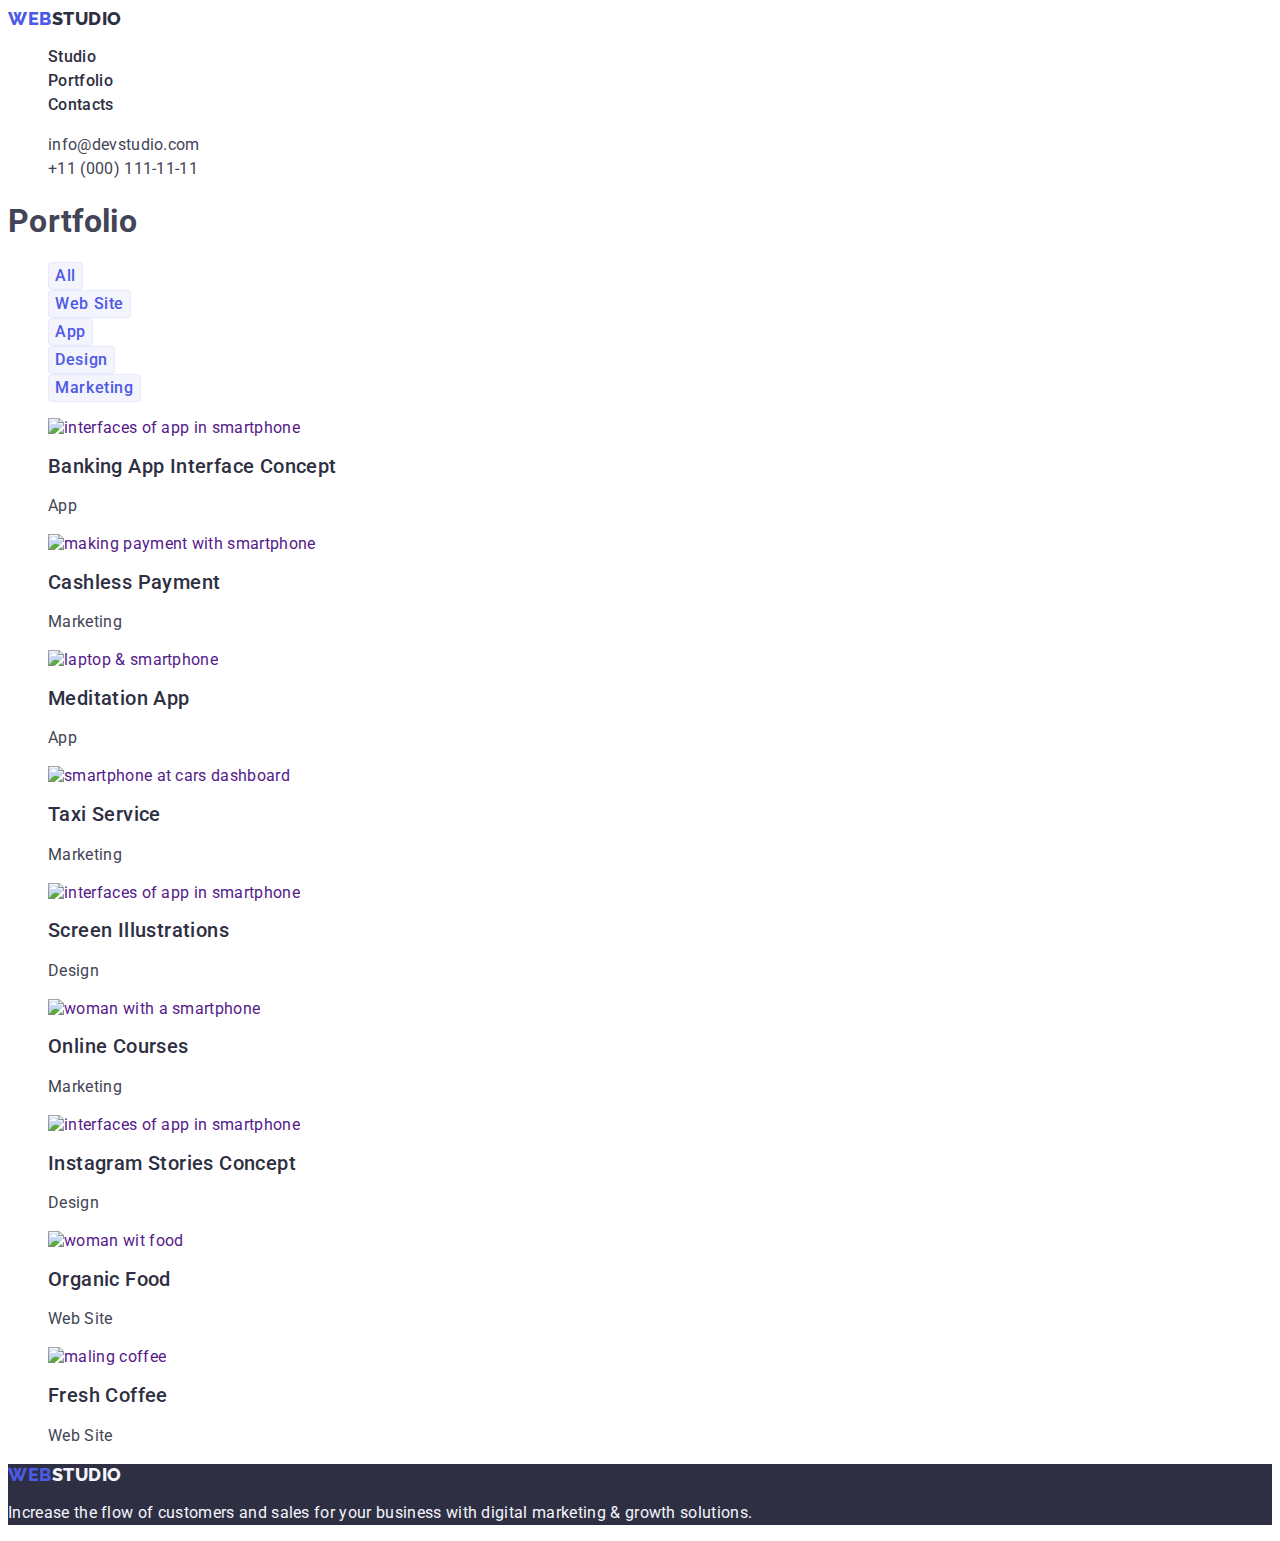
==== portfolio.html @ 0dc3f2b7 "pain" ====
<!DOCTYPE html>
<html lang="en">

<head>
    <meta charset="UTF-8">
    <meta name="viewport" content="width=device-width, initial-scale=1.0">
    <title>Document</title>
    <link rel="stylesheet" href="./css/styles.css" />
    <link rel="preconnect" href="https://fonts.googleapis.com">
    <link rel="preconnect" href="https://fonts.gstatic.com" crossorigin>
    <link
        href="https://fonts.googleapis.com/css2?family=Raleway:wght@800&family=Roboto:wght@400;500;700;900&display=swap"
        rel="stylesheet">
</head>

<body>
    <header>
        <nav class="navigation">
            <a class="link logo" href="./index.html">Web<span class="logo-black">Studio</span></a>
            <ul class="list navigation-list">
                <li class="navigation-list-item"><a class="link navigation-list-link" href="./index.html">Studio</a></li>
                <li class="navigation-list-item"><a class="link navigation-list-link" href="./portfolio.html">Portfolio</a></li>
                <li class="navigation-list-item"><a class="link navigation-list-link" href="">Contacts</a></li>
            </ul>
        </nav>
        <address class="adress">
           <ul class="list adress-list">
                <li class="adress-list-item"><a class="link adress-list-link" href="mailto:info@devstudio.com">info@devstudio.com</a></li>
                <li class="adress-list-item"><a class="link adress-list-link" href="tel:+110001111111">+11 (000) 111-11-11</a></li>
           </ul>
        </address>
    </header>
    <main>
        <section class="portfolio">
            <h1 class="visually-hidden">Portfolio</h1>
            <ul class="list portfolio-filter">
                <li class="link portfolio-filter-button"><button type="button" class="button" >All</button></li>
                <li class="link portfolio-filter-button"><button type="button" class="button" >Web Site</button></li>
                <li class="link portfolio-filter-button"><button type="button" class="button" >App</button></li>
                <li class="link portfolio-filter-button"><button type="button" class="button" >Design</button></li>
                <li class="link portfolio-filter-button"><button type="button" class="button" >Marketing</button></li>
            </ul>
            <ul class="list">
                <li class="link">
                    <a class="link" href="">
                        <img class="portfolio-list-image" src="./images/project-1.jpg" alt="interfaces of app in smartphone" width="360"/>
                        <h2 class="list-title portfolio-list-title">Banking App Interface Concept</h2>
                        <p class="regular-text portfolio-list-text">App</p>
                    </a>
                </li>
                <li class="link">
                    <a class="link" href="">
                        <img class="portfolio-list-image" src="./images/project-2.jpg" alt="making payment with smartphone" width="360"/>
                        <h2 class="list-title portfolio-list-title">Cashless Payment</h2>
                        <p class="regular-text portfolio-list-text">Marketing</p>
                    </a>
                </li>
                <li class="link">
                    <a class="link" href="">
                        <img class="portfolio-list-image" src="./images/project-3.jpg" alt="laptop & smartphone" width="360"/>
                        <h2 class="list-title portfolio-list-title">Meditation App</h2>
                        <p class="regular-text portfolio-list-text">App</p>
                    </a>
                </li>
                <li class="link">
                    <a class="link" href="">
                        <img class="portfolio-list-image" src="./images/project-4.jpg" alt="smartphone at cars dashboard" width="360"/>
                        <h2 class="list-title portfolio-list-title">Taxi Service</h2>
                        <p class="regular-text portfolio-list-text">Marketing</p>
                    </a>
                </li>
                <li class="link">
                    <a class="link" href="">
                        <img class="portfolio-list-image" src="./images/project-5.jpg" alt="interfaces of app in smartphone" width="360"/>
                        <h2 class="list-title portfolio-list-title">Screen Illustrations</h2>
                        <p class="regular-text portfolio-list-text">Design</p>
                    </a>
                </li>
                <li class="link">
                    <a class="link" href="">
                        <img class="portfolio-list-image" src="./images/project-6.jpg" alt="woman with a smartphone" width="360"/>
                        <h2 class="list-title portfolio-list-title">Online Courses</h2>
                        <p class="regular-text portfolio-list-text">Marketing</p>
                    </a>
                </li>
                <li class="link">
                    <a class="link" href="">
                        <img class="portfolio-list-image" src="./images/project-7.jpg" alt="interfaces of app in smartphone" width="360"/>
                        <h2 class="list-title portfolio-list-title">Instagram Stories Concept</h2>
                        <p class="regular-text portfolio-list-text">Design</p>
                    </a>
                </li>
                <li class="link">
                    <a class="link" href="">
                        <img class="portfolio-list-image" src="./images/project-8.jpg" alt="woman wit food" width="360"/>
                        <h2 class="list-title portfolio-list-title">Organic Food</h2>
                        <p class="regular-text portfolio-list-text">Web Site</p>
                    </a>
                </li>
                <li class="link">
                    <a class="link" href="">
                        <img class="portfolio-list-image" src="./images/project-9.jpg" alt="maling coffee" width="360"/>
                        <h2 class="list-title portfolio-list-title">Fresh Coffee</h2>
                        <p class="regular-text portfolio-list-text">Web Site</p>
                    </a>
                </li>
            </ul>
        </section>
    </main>
    <footer class="footer">
        <a class="link logo" href="./index.html">Web<span class="logo-white">Studio</span></a>
        <p class="footer-text">Increase the flow of customers and sales for your business with digital marketing & growth
            solutions.</p>
    </footer>
        </body>
        
        </html>
---- css/styles.css ----
:root {
  --primary-font: Roboto, sans-serif;
  --secondary-font: Raleway, sans-serif;

  --primary-brand-color: #4d5ae5;
  --pressed-state-color: #404bbf;
  --dark-color: #2e2f42;
  --success-color: #31d0aa;
  --text-color: #434455;
  --subtle-text-color: #8e8f99;
  --accent-color: #e7e9fc;
  --light-color: #f4f4fd;
  --modal-overlay-color: #2e2f42;
  --hero-background-color: #2e2f42;
  --white-background-color: #ffffff;
  --modal-background-color: #fcfcfc;
}
body {
  font-family: var(--primary-font);
  color: var(--text-color);
  background-color: var(--white-background-color);
  font-style: normal;
  letter-spacing: 0.02em;
}
.section-title {
  color: var(--dark-color);
  font-size: 36px;
  font-weight: 700;
  line-height: 1.11;
  text-transform: capitalize;
}
.list-title {
  color: var(--dark-color);
  font-size: 20px;
  font-weight: 500;
  line-height: 1.2;
}
.regular-text {
  color: var(--dark-color);
  font-size: 16px;
  line-height: 1.5;
}
.logo {
  color: var(--primary-brand-color);
  font-family: var(--secondary-font);
  font-size: 18px;
  font-weight: 800;
  line-height: 1.17;
  letter-spacing: 0.03em;
  text-transform: uppercase;
  text-decoration: none;
}
.logo-black {
  color: var(--dark-color);
}

.list {
  list-style-type: none;
  list-style: none;
  text-decoration: none;
}
.link {
  text-decoration: none;
  list-style-type: none;
}
.navigation-list-link {
  color: var(--dark-color);
  font-size: 16px;
  font-weight: 500;
  line-height: 1.5;
  text-decoration: none;
}
.adress {
  font-style: normal;
}
.adress-list-link {
  color: var(--text-color);
  font-size: 16px;
  line-height: 1.5;
  text-decoration: none;
}
.hero {
  background-color: var(--hero-background-color);
}
.hero-title {
  color: var(--white-background-color);
  text-align: center;
  font-size: 56px;
  font-weight: 700;
  line-height: 1.07;
  letter-spacing: 0.02em;
}
.hero-button {
  font-family: "Roboto", sans-serif;
  color: var(--white-background-color);
  background-color: var(--primary-brand-color);
  text-align: center;
  font-size: 16px;
  font-weight: 500;
  line-height: 1.5;
  letter-spacing: 0.04em;
  cursor: pointer;
}
.visually-hidden {
}
.advantages-list {
}
.advantage-list-item {
}
.advantage-list-title {
  letter-spacing: 0.02em;
}
.advantage-list-text {
  color: var(--text-color);
}
.activity {
}
.activity-title {
  text-align: center;
}
.activity-list {
}
.activity-list-item {
}
.activity-list-image {
}
.team {
  background-color: var(--light-color);
}
.team-title {
  text-align: center;
  letter-spacing: 0.02em;
}
.team-list {
}
.team-list-item {
}
.team-list-image {
}
.team-list-title {
  letter-spacing: 0.02em;
}
.team-list-text {
  color: var(--text-color);
}
.footer {
  background-color: var(--dark-color);
}
.logo-white {
  color: var(--light-color);
}
.footer-text {
  color: var(--light-color);
  font-size: 16px;
  line-height: 1.5;
}
.portfolio {
}
.portfolio-filter {
}
.portfolio-filter-button {
}
.button {
  font-family: "Roboto", sans-serif;
  color: var(--primary-brand-color);
  background-color: var(--light-color);
  border-radius: 4px;
  border: 1px solid var(--accent-color);
  text-align: center;
  font-size: 16px;
  font-weight: 500;
  line-height: 1.5;
  letter-spacing: 0.04em;
  cursor: pointer;
}
.button:hover,
.button:focus,
.hero-button:hover,
.hero-button:focus {
  color: var(--white-background-color);
  background-color: var(--pressed-state-color);
}
.navigation-list-link:hover,
.navigation-list-link:focus,
.adress-list-link:hover,
.adress-list-link:focus {
  color: var(--pressed-state-color);
}

.portfolio-list {
}
.portfolio-list-item {
}
.portfolio-list-image {
}
.portfolio-list-title {
  color: var(--dark-color);
  font-family: Roboto;
  font-size: 20px;
  font-style: normal;
  font-weight: 500;
  line-height: 1.2;
  letter-spacing: 0.02em;
}
.portfolio-list-text {
  color: var(--text-color);
  font-size: 16px;
  font-style: normal;
  font-weight: 400;
  line-height: 1.5;
  letter-spacing: 0.02em;
}
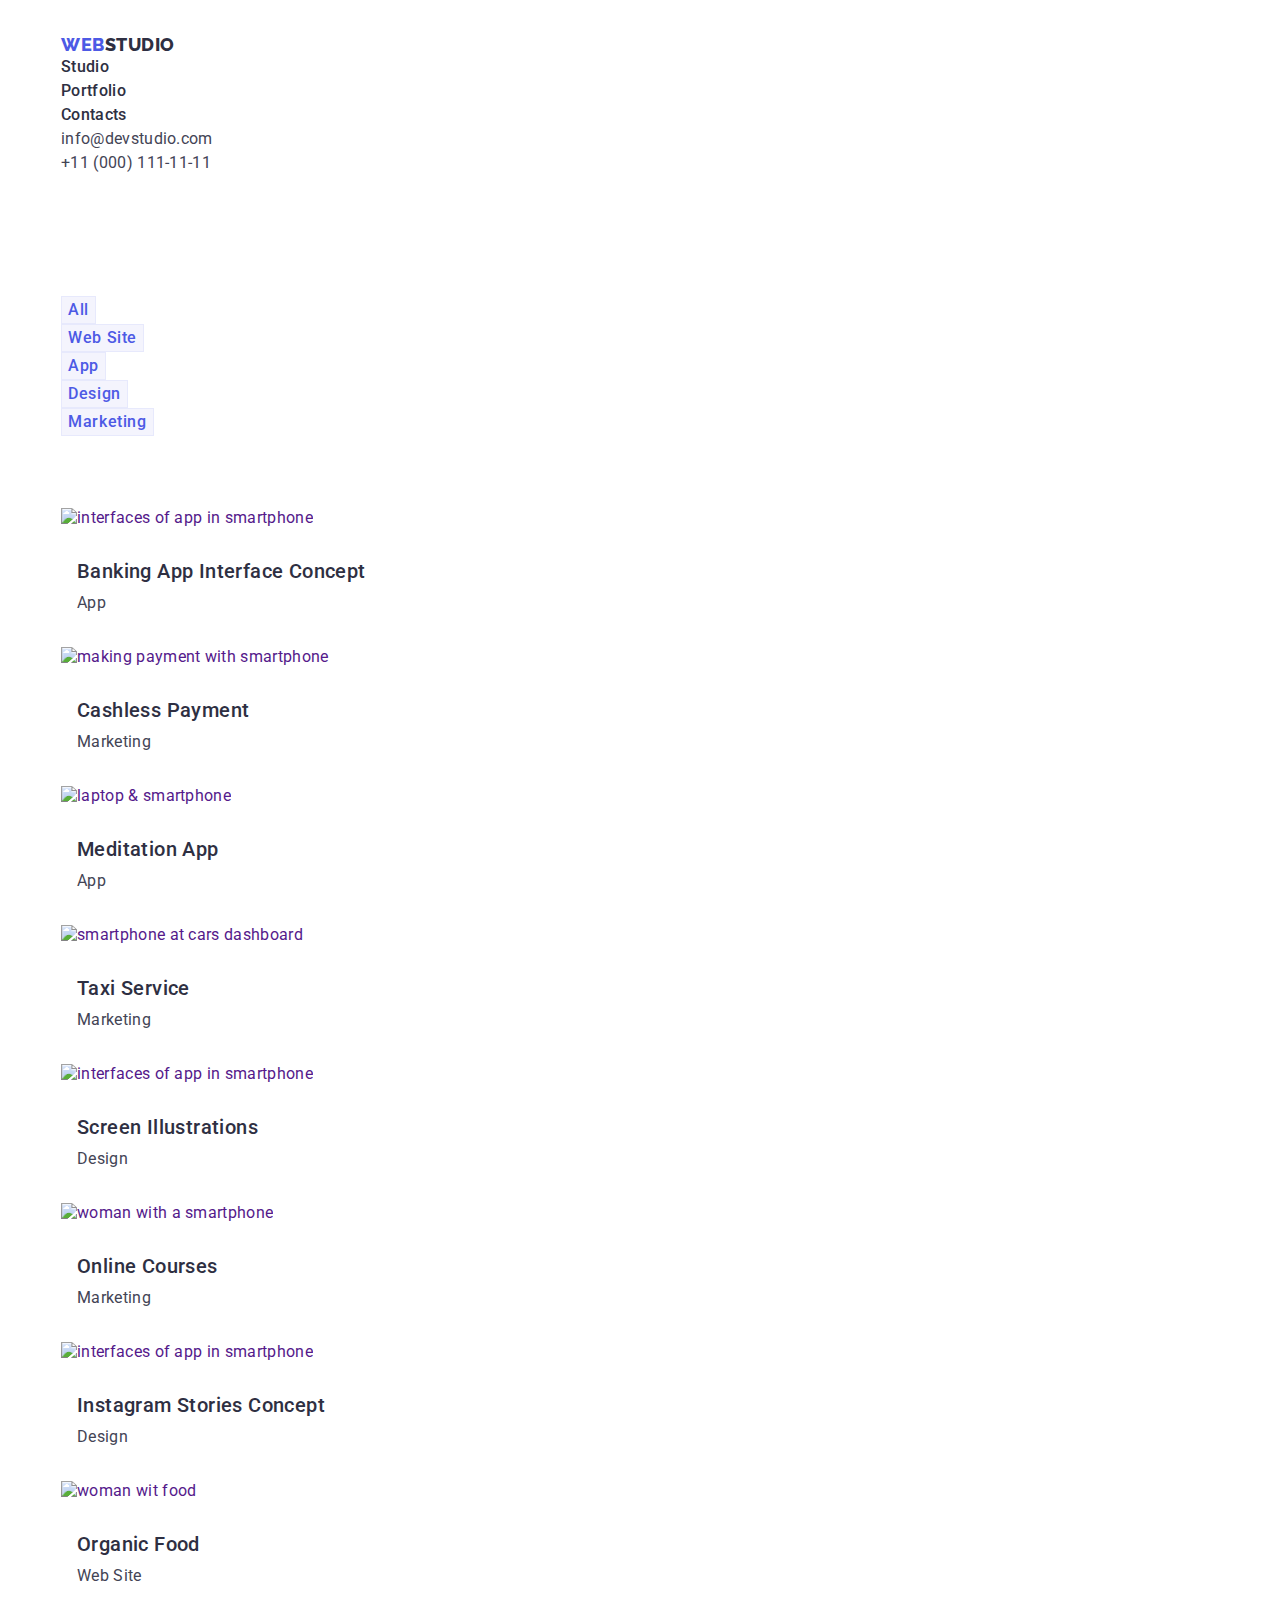
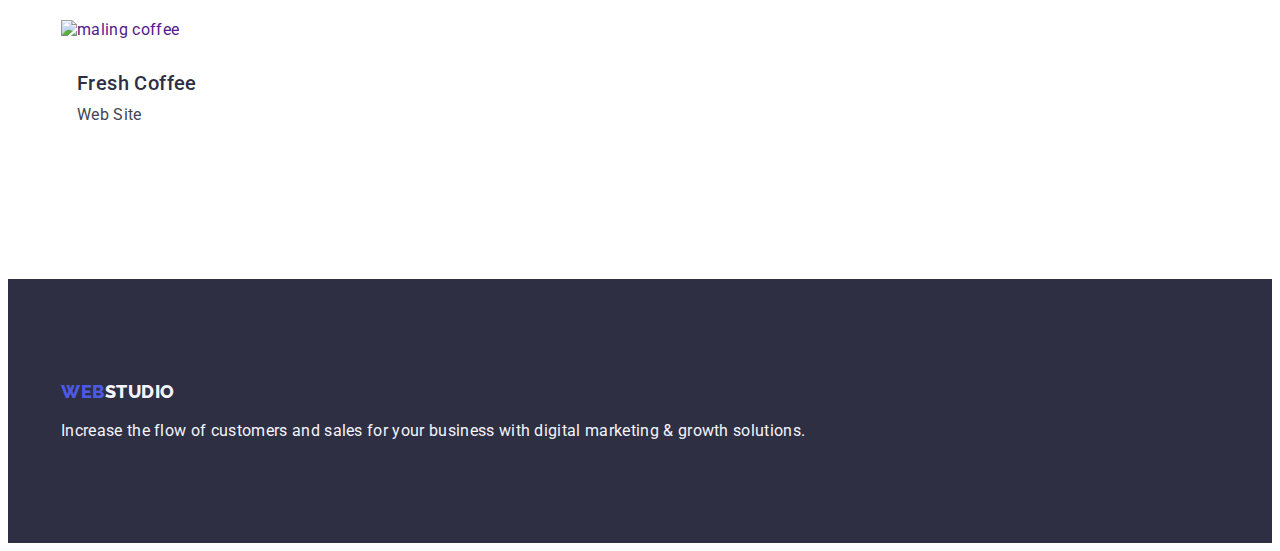
==== commit ec07a673: "pad & marg" ====
--- a/portfolio.html
+++ b/portfolio.html
@@ -11,106 +11,139 @@
     <link
         href="https://fonts.googleapis.com/css2?family=Raleway:wght@800&family=Roboto:wght@400;500;700;900&display=swap"
         rel="stylesheet">
+    <link rel="stylesheet" href="https://cdnjs.cloudflare.com/ajax/libs/modern-normalize/2.0.0/modern-normalize.min.css"
+        integrity="sha512-4xo8blKMVCiXpTaLzQSLSw3KFOVPWhm/TRtuPVc4WG6kUgjH6J03IBuG7JZPkcWMxJ5huwaBpOpnwYElP/m6wg=="
+        crossorigin="anonymous" referrerpolicy="no-referrer" />
 </head>
 
 <body>
     <header>
-        <nav class="navigation">
-            <a class="link logo" href="./index.html">Web<span class="logo-black">Studio</span></a>
-            <ul class="list navigation-list">
-                <li class="navigation-list-item"><a class="link navigation-list-link" href="./index.html">Studio</a></li>
-                <li class="navigation-list-item"><a class="link navigation-list-link" href="./portfolio.html">Portfolio</a></li>
-                <li class="navigation-list-item"><a class="link navigation-list-link" href="">Contacts</a></li>
-            </ul>
-        </nav>
-        <address class="adress">
-           <ul class="list adress-list">
-                <li class="adress-list-item"><a class="link adress-list-link" href="mailto:info@devstudio.com">info@devstudio.com</a></li>
-                <li class="adress-list-item"><a class="link adress-list-link" href="tel:+110001111111">+11 (000) 111-11-11</a></li>
-           </ul>
-        </address>
+        <div class="container">
+            <div class="header">
+                <nav class="navigation">
+                    <a class="link logo" href="./index.html">Web<span class="logo-black">Studio</span></a>
+                    <ul class="list navigation-list">
+                        <li class="navigation-list-item"><a class="link navigation-list-link" href="./index.html">Studio</a>
+                        </li>
+                        <li class="navigation-list-item"><a class="link navigation-list-link"
+                                href="./portfolio.html">Portfolio</a></li>
+                        <li class="navigation-list-item"><a class="link navigation-list-link" href="">Contacts</a></li>
+                    </ul>
+                </nav>
+                <address class="adress">
+                    <ul class="list adress-list">
+                        <li class="adress-list-item"><a class="link adress-list-link"
+                                href="mailto:info@devstudio.com">info@devstudio.com</a></li>
+                        <li class="adress-list-item"><a class="link adress-list-link" href="tel:+110001111111">+11 (000)
+                                111-11-11</a></li>
+                    </ul>
+                </address>
+            </div>
+        </div>
     </header>
     <main>
         <section class="portfolio">
-            <h1 class="visually-hidden">Portfolio</h1>
-            <ul class="list portfolio-filter">
-                <li class="link portfolio-filter-button"><button type="button" class="button" >All</button></li>
-                <li class="link portfolio-filter-button"><button type="button" class="button" >Web Site</button></li>
-                <li class="link portfolio-filter-button"><button type="button" class="button" >App</button></li>
-                <li class="link portfolio-filter-button"><button type="button" class="button" >Design</button></li>
-                <li class="link portfolio-filter-button"><button type="button" class="button" >Marketing</button></li>
-            </ul>
-            <ul class="list">
-                <li class="link">
-                    <a class="link" href="">
-                        <img class="portfolio-list-image" src="./images/project-1.jpg" alt="interfaces of app in smartphone" width="360"/>
-                        <h2 class="list-title portfolio-list-title">Banking App Interface Concept</h2>
-                        <p class="regular-text portfolio-list-text">App</p>
-                    </a>
-                </li>
-                <li class="link">
-                    <a class="link" href="">
-                        <img class="portfolio-list-image" src="./images/project-2.jpg" alt="making payment with smartphone" width="360"/>
-                        <h2 class="list-title portfolio-list-title">Cashless Payment</h2>
-                        <p class="regular-text portfolio-list-text">Marketing</p>
-                    </a>
-                </li>
-                <li class="link">
-                    <a class="link" href="">
-                        <img class="portfolio-list-image" src="./images/project-3.jpg" alt="laptop & smartphone" width="360"/>
-                        <h2 class="list-title portfolio-list-title">Meditation App</h2>
-                        <p class="regular-text portfolio-list-text">App</p>
-                    </a>
-                </li>
-                <li class="link">
-                    <a class="link" href="">
-                        <img class="portfolio-list-image" src="./images/project-4.jpg" alt="smartphone at cars dashboard" width="360"/>
-                        <h2 class="list-title portfolio-list-title">Taxi Service</h2>
-                        <p class="regular-text portfolio-list-text">Marketing</p>
-                    </a>
-                </li>
-                <li class="link">
-                    <a class="link" href="">
-                        <img class="portfolio-list-image" src="./images/project-5.jpg" alt="interfaces of app in smartphone" width="360"/>
-                        <h2 class="list-title portfolio-list-title">Screen Illustrations</h2>
-                        <p class="regular-text portfolio-list-text">Design</p>
-                    </a>
-                </li>
-                <li class="link">
-                    <a class="link" href="">
-                        <img class="portfolio-list-image" src="./images/project-6.jpg" alt="woman with a smartphone" width="360"/>
-                        <h2 class="list-title portfolio-list-title">Online Courses</h2>
-                        <p class="regular-text portfolio-list-text">Marketing</p>
-                    </a>
-                </li>
-                <li class="link">
-                    <a class="link" href="">
-                        <img class="portfolio-list-image" src="./images/project-7.jpg" alt="interfaces of app in smartphone" width="360"/>
-                        <h2 class="list-title portfolio-list-title">Instagram Stories Concept</h2>
-                        <p class="regular-text portfolio-list-text">Design</p>
-                    </a>
-                </li>
-                <li class="link">
-                    <a class="link" href="">
-                        <img class="portfolio-list-image" src="./images/project-8.jpg" alt="woman wit food" width="360"/>
-                        <h2 class="list-title portfolio-list-title">Organic Food</h2>
-                        <p class="regular-text portfolio-list-text">Web Site</p>
-                    </a>
-                </li>
-                <li class="link">
-                    <a class="link" href="">
-                        <img class="portfolio-list-image" src="./images/project-9.jpg" alt="maling coffee" width="360"/>
-                        <h2 class="list-title portfolio-list-title">Fresh Coffee</h2>
-                        <p class="regular-text portfolio-list-text">Web Site</p>
-                    </a>
-                </li>
-            </ul>
+            <div class="container">
+                <h1 class="visually-hidden">Portfolio</h1>
+                <ul class="list portfolio-filter">
+                    <li class="link portfolio-filter-button"><button type="button" class="button" >All</button></li>
+                    <li class="link portfolio-filter-button"><button type="button" class="button" >Web Site</button></li>
+                    <li class="link portfolio-filter-button"><button type="button" class="button" >App</button></li>
+                    <li class="link portfolio-filter-button"><button type="button" class="button" >Design</button></li>
+                    <li class="link portfolio-filter-button"><button type="button" class="button" >Marketing</button></li>
+                </ul>
+                <ul class="list">
+                    <li class="link">
+                        <a class="link" href="">
+                            <img class="portfolio-list-image" src="./images/project-1.jpg" alt="interfaces of app in smartphone" width="360"/>
+                            <div class="list-wrap">
+                                <h2 class="list-title portfolio-list-title">Banking App Interface Concept</h2>
+                                <p class="regular-text portfolio-list-text">App</p>
+                            </div>
+                        </a>
+                    </li>
+                    <li class="link">
+                        <a class="link" href="">
+                            <img class="portfolio-list-image" src="./images/project-2.jpg" alt="making payment with smartphone" width="360"/>
+                            <div class="list-wrap">
+                                <h2 class="list-title portfolio-list-title">Cashless Payment</h2>
+                                <p class="regular-text portfolio-list-text">Marketing</p>
+                            </div>
+                        </a>
+                    </li>
+                    <li class="link">
+                        <a class="link" href="">
+                            <img class="portfolio-list-image" src="./images/project-3.jpg" alt="laptop & smartphone" width="360"/>
+                            <div class="list-wrap">
+                                <h2 class="list-title portfolio-list-title">Meditation App</h2>
+                                <p class="regular-text portfolio-list-text">App</p>
+                            </div>
+                        </a>
+                    </li>
+                    <li class="link">
+                        <a class="link" href="">
+                            <img class="portfolio-list-image" src="./images/project-4.jpg" alt="smartphone at cars dashboard" width="360"/>
+                            <div class="list-wrap">
+                                <h2 class="list-title portfolio-list-title">Taxi Service</h2>
+                                <p class="regular-text portfolio-list-text">Marketing</p>
+                            </div>
+                        </a>
+                    </li>
+                    <li class="link">
+                        <a class="link" href="">
+                            <img class="portfolio-list-image" src="./images/project-5.jpg" alt="interfaces of app in smartphone" width="360"/>
+                            <div class="list-wrap">
+                                <h2 class="list-title portfolio-list-title">Screen Illustrations</h2>
+                                <p class="regular-text portfolio-list-text">Design</p>
+                            </div>
+                        </a>
+                    </li>
+                    <li class="link">
+                        <a class="link" href="">
+                            <img class="portfolio-list-image" src="./images/project-6.jpg" alt="woman with a smartphone" width="360"/>
+                            <div class="list-wrap">
+                                <h2 class="list-title portfolio-list-title">Online Courses</h2>
+                                <p class="regular-text portfolio-list-text">Marketing</p>
+                            </div>
+                        </a>
+                    </li>
+                    <li class="link">
+                        <a class="link" href="">
+                            <img class="portfolio-list-image" src="./images/project-7.jpg" alt="interfaces of app in smartphone" width="360"/>
+                            <div class="list-wrap">
+                                <h2 class="list-title portfolio-list-title">Instagram Stories Concept</h2>
+                                <p class="regular-text portfolio-list-text">Design</p>
+                            </div>
+                        </a>
+                    </li>
+                    <li class="link">
+                        <a class="link" href="">
+                            <img class="portfolio-list-image" src="./images/project-8.jpg" alt="woman wit food" width="360"/>
+                            <div class="list-wrap">
+                                <h2 class="list-title portfolio-list-title">Organic Food</h2>
+                                <p class="regular-text portfolio-list-text">Web Site</p>
+                            </div>
+                        </a>
+                    </li>
+                    <li class="link">
+                        <a class="link" href="">
+                            <img class="portfolio-list-image" src="./images/project-9.jpg" alt="maling coffee" width="360"/>
+                            <div class="list-wrap">
+                                <h2 class="list-title portfolio-list-title">Fresh Coffee</h2>
+                                <p class="regular-text portfolio-list-text">Web Site</p>
+                            </div>
+                        </a>
+                    </li>
+                </ul>
+            </div>
         </section>
     </main>
     <footer class="footer">
-        <a class="link logo" href="./index.html">Web<span class="logo-white">Studio</span></a>
-        <p class="footer-text">Increase the flow of customers and sales for your business with digital marketing & growth
-            solutions.</p>
+        <div class="container">
+            <a class="link logo" href="./index.html">Web<span class="logo-white">Studio</span></a>
+            <p class="footer-text">Increase the flow of customers and sales for your business with digital marketing &
+                growth solutions.</p>
+        </div>
     </footer>
         </body>
         
--- a/css/styles.css
+++ b/css/styles.css
@@ -22,10 +22,32 @@
   font-style: normal;
   letter-spacing: 0.02em;
 }
+p,
+h1,
+h2,
+h3,
+h4,
+h5,
+h6 {
+  margin-top: 0;
+  margin-bottom: 0;
+}
+ul,
+ol {
+  padding-left: 0;
+  margin-top: 0;
+  margin-bottom: 0;
+}
+.container {
+  width: 100%;
+  max-width: 1158px;
+  padding-left: 15px;
+  padding-right: 15px;
+  margin: 0 auto;
+}
 .section-title {
   color: var(--dark-color);
   font-size: 36px;
-  font-weight: 700;
   line-height: 1.11;
   text-transform: capitalize;
 }
@@ -63,6 +85,10 @@
   text-decoration: none;
   list-style-type: none;
 }
+.header {
+  padding-top: 25.5px;
+  padding-bottom: 25.5px;
+}
 .navigation-list-link {
   color: var(--dark-color);
   font-size: 16px;
@@ -81,14 +107,17 @@
 }
 .hero {
   background-color: var(--hero-background-color);
+  padding-top: 188px;
+  padding-bottom: 188px;
 }
 .hero-title {
   color: var(--white-background-color);
   text-align: center;
+  max-width: 496px;
   font-size: 56px;
-  font-weight: 700;
   line-height: 1.07;
   letter-spacing: 0.02em;
+  margin-bottom: 48px;
 }
 .hero-button {
   font-family: "Roboto", sans-serif;
@@ -102,13 +131,27 @@
   cursor: pointer;
 }
 .visually-hidden {
+  position: absolute;
+  width: 1px;
+  height: 1px;
+  margin: -1px;
+  border: 0;
+  padding: 0;
+
+  white-space: nowrap;
+  clip-path: inset(100%);
+  clip: rect(0 0 0 0);
+  overflow: hidden;
 }
 .advantages-list {
+  padding-top: 120px;
+  padding-bottom: 120px;
 }
 .advantage-list-item {
 }
 .advantage-list-title {
   letter-spacing: 0.02em;
+  margin-bottom: 8px;
 }
 .advantage-list-text {
   color: var(--text-color);
@@ -117,8 +160,10 @@
 }
 .activity-title {
   text-align: center;
+  padding-bottom: 72px;
 }
 .activity-list {
+  padding-bottom: 120px;
 }
 .activity-list-item {
 }
@@ -126,25 +171,36 @@
 }
 .team {
   background-color: var(--light-color);
+  padding-top: 120px;
+  padding-bottom: 120px;
 }
 .team-title {
   text-align: center;
   letter-spacing: 0.02em;
+  padding-bottom: 72px;
 }
 .team-list {
 }
 .team-list-item {
+  background-color: var(--white-background-color);
 }
 .team-list-image {
 }
 .team-list-title {
   letter-spacing: 0.02em;
+  margin-bottom: 8px;
 }
 .team-list-text {
   color: var(--text-color);
+}
+.list-wrap {
+  padding-top: 32px;
+  padding-bottom: 32px;
 }
 .footer {
   background-color: var(--dark-color);
+  padding-top: 101.5px;
+  padding-bottom: 100px;
 }
 .logo-white {
   color: var(--light-color);
@@ -153,10 +209,17 @@
   color: var(--light-color);
   font-size: 16px;
   line-height: 1.5;
+  margin-top: 17.5px;
 }
 .portfolio {
+  padding-top: 96px;
+  padding-bottom: 120px;
+}
+.portfolio .list-wrap {
+  padding-left: 16px;
 }
 .portfolio-filter {
+  padding-bottom: 72px;
 }
 .portfolio-filter-button {
 }
@@ -164,7 +227,6 @@
   font-family: "Roboto", sans-serif;
   color: var(--primary-brand-color);
   background-color: var(--light-color);
-  border-radius: 4px;
   border: 1px solid var(--accent-color);
   text-align: center;
   font-size: 16px;
@@ -197,16 +259,14 @@
   color: var(--dark-color);
   font-family: Roboto;
   font-size: 20px;
-  font-style: normal;
   font-weight: 500;
   line-height: 1.2;
   letter-spacing: 0.02em;
+  margin-bottom: 8px;
 }
 .portfolio-list-text {
   color: var(--text-color);
   font-size: 16px;
-  font-style: normal;
-  font-weight: 400;
-  line-height: 1.5;
-  letter-spacing: 0.02em;
-}
+  line-height: 1.5;
+  letter-spacing: 0.02em;
+}
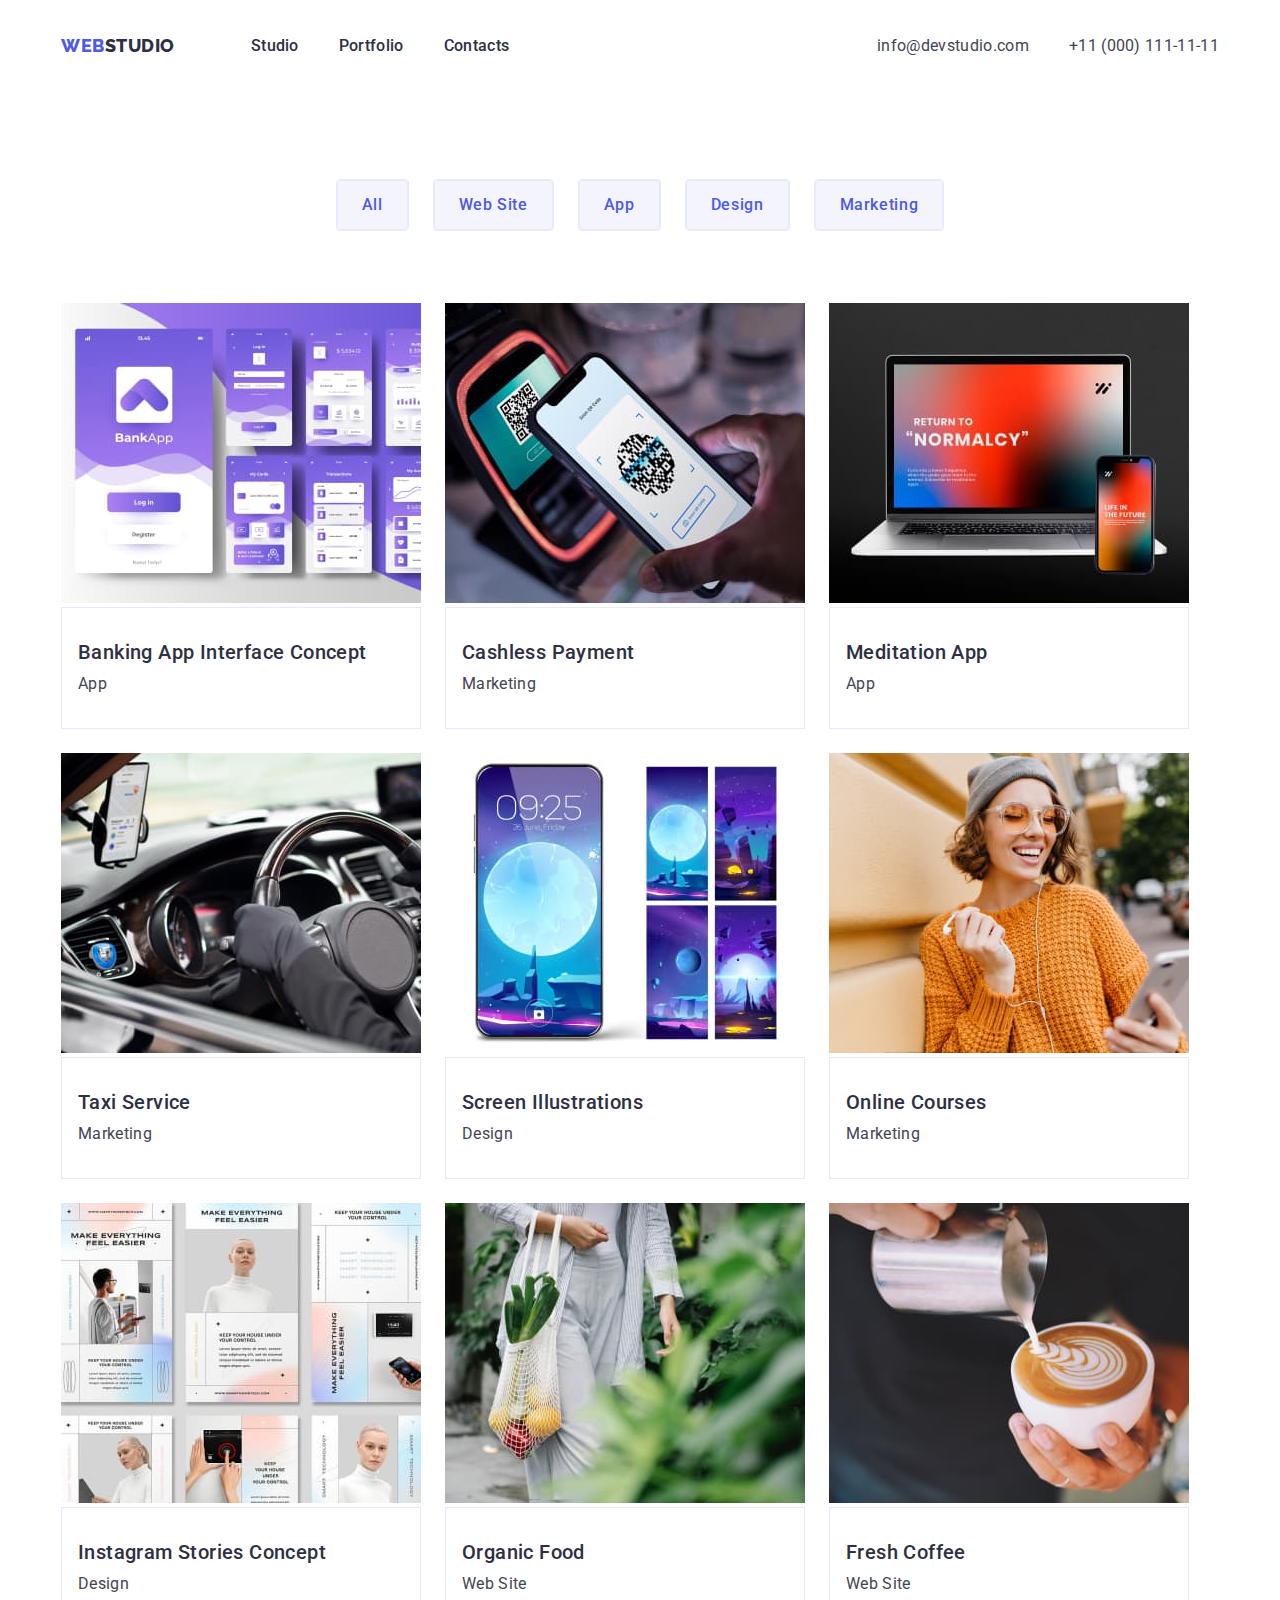
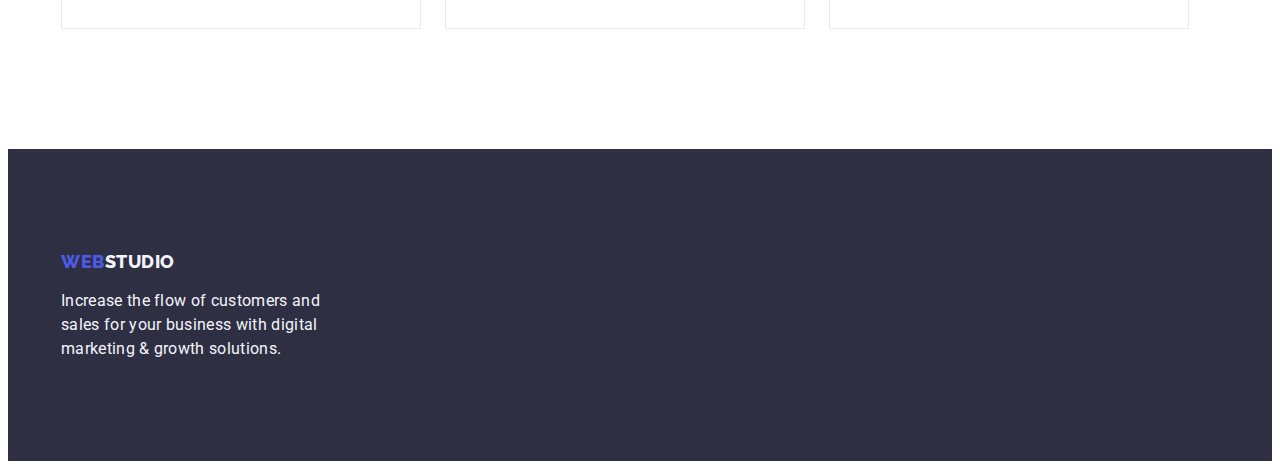
==== commit a959c408: "flex" ====
--- a/portfolio.html
+++ b/portfolio.html
@@ -52,83 +52,83 @@
                     <li class="link portfolio-filter-button"><button type="button" class="button" >Design</button></li>
                     <li class="link portfolio-filter-button"><button type="button" class="button" >Marketing</button></li>
                 </ul>
-                <ul class="list">
-                    <li class="link">
+                <ul class="list portfolio-list">
+                    <li class="link portfolio-list-item">
                         <a class="link" href="">
                             <img class="portfolio-list-image" src="./images/project-1.jpg" alt="interfaces of app in smartphone" width="360"/>
-                            <div class="list-wrap">
+                            <div class="portfolio-list-wrap">
                                 <h2 class="list-title portfolio-list-title">Banking App Interface Concept</h2>
                                 <p class="regular-text portfolio-list-text">App</p>
                             </div>
                         </a>
                     </li>
-                    <li class="link">
+                    <li class="link portfolio-list-item">
                         <a class="link" href="">
                             <img class="portfolio-list-image" src="./images/project-2.jpg" alt="making payment with smartphone" width="360"/>
-                            <div class="list-wrap">
+                            <div class="portfolio-list-wrap">
                                 <h2 class="list-title portfolio-list-title">Cashless Payment</h2>
                                 <p class="regular-text portfolio-list-text">Marketing</p>
                             </div>
                         </a>
                     </li>
-                    <li class="link">
+                    <li class="link portfolio-list-item">
                         <a class="link" href="">
                             <img class="portfolio-list-image" src="./images/project-3.jpg" alt="laptop & smartphone" width="360"/>
-                            <div class="list-wrap">
+                            <div class="portfolio-list-wrap">
                                 <h2 class="list-title portfolio-list-title">Meditation App</h2>
                                 <p class="regular-text portfolio-list-text">App</p>
                             </div>
                         </a>
                     </li>
-                    <li class="link">
+                    <li class="link portfolio-list-item">
                         <a class="link" href="">
                             <img class="portfolio-list-image" src="./images/project-4.jpg" alt="smartphone at cars dashboard" width="360"/>
-                            <div class="list-wrap">
+                            <div class="portfolio-list-wrap">
                                 <h2 class="list-title portfolio-list-title">Taxi Service</h2>
                                 <p class="regular-text portfolio-list-text">Marketing</p>
                             </div>
                         </a>
                     </li>
-                    <li class="link">
+                    <li class="link portfolio-list-item">
                         <a class="link" href="">
                             <img class="portfolio-list-image" src="./images/project-5.jpg" alt="interfaces of app in smartphone" width="360"/>
-                            <div class="list-wrap">
+                            <div class="portfolio-list-wrap">
                                 <h2 class="list-title portfolio-list-title">Screen Illustrations</h2>
                                 <p class="regular-text portfolio-list-text">Design</p>
                             </div>
                         </a>
                     </li>
-                    <li class="link">
+                    <li class="link portfolio-list-item">
                         <a class="link" href="">
                             <img class="portfolio-list-image" src="./images/project-6.jpg" alt="woman with a smartphone" width="360"/>
-                            <div class="list-wrap">
+                            <div class="portfolio-list-wrap">
                                 <h2 class="list-title portfolio-list-title">Online Courses</h2>
                                 <p class="regular-text portfolio-list-text">Marketing</p>
                             </div>
                         </a>
                     </li>
-                    <li class="link">
+                    <li class="link portfolio-list-item">
                         <a class="link" href="">
                             <img class="portfolio-list-image" src="./images/project-7.jpg" alt="interfaces of app in smartphone" width="360"/>
-                            <div class="list-wrap">
+                            <div class="portfolio-list-wrap">
                                 <h2 class="list-title portfolio-list-title">Instagram Stories Concept</h2>
                                 <p class="regular-text portfolio-list-text">Design</p>
                             </div>
                         </a>
                     </li>
-                    <li class="link">
+                    <li class="link portfolio-list-item">
                         <a class="link" href="">
                             <img class="portfolio-list-image" src="./images/project-8.jpg" alt="woman wit food" width="360"/>
-                            <div class="list-wrap">
+                            <div class="portfolio-list-wrap">
                                 <h2 class="list-title portfolio-list-title">Organic Food</h2>
                                 <p class="regular-text portfolio-list-text">Web Site</p>
                             </div>
                         </a>
                     </li>
-                    <li class="link">
+                    <li class="link portfolio-list-item">
                         <a class="link" href="">
                             <img class="portfolio-list-image" src="./images/project-9.jpg" alt="maling coffee" width="360"/>
-                            <div class="list-wrap">
+                            <div class="portfolio-list-wrap">
                                 <h2 class="list-title portfolio-list-title">Fresh Coffee</h2>
                                 <p class="regular-text portfolio-list-text">Web Site</p>
                             </div>
--- a/css/styles.css
+++ b/css/styles.css
@@ -15,6 +15,10 @@
   --white-background-color: #ffffff;
   --modal-background-color: #fcfcfc;
 }
+*::before,
+*::after {
+  box-sizing: border-box;
+}
 body {
   font-family: var(--primary-font);
   color: var(--text-color);
@@ -86,9 +90,20 @@
   list-style-type: none;
 }
 .header {
+  display: flex;
   padding-top: 25.5px;
   padding-bottom: 25.5px;
 }
+.navigation {
+  display: flex;
+  align-items: center;
+  gap: 76px;
+}
+.navigation-list {
+  display: flex;
+  align-items: center;
+  gap: 40px;
+}
 .navigation-list-link {
   color: var(--dark-color);
   font-size: 16px;
@@ -98,6 +113,12 @@
 }
 .adress {
   font-style: normal;
+  margin-left: auto;
+}
+.adress-list {
+  display: flex;
+  align-items: center;
+  gap: 40px;
 }
 .adress-list-link {
   color: var(--text-color);
@@ -112,14 +133,19 @@
 }
 .hero-title {
   color: var(--white-background-color);
-  text-align: center;
   max-width: 496px;
+  text-align: center;
   font-size: 56px;
   line-height: 1.07;
   letter-spacing: 0.02em;
   margin-bottom: 48px;
+  margin-left: auto;
+  margin-right: auto;
 }
 .hero-button {
+  display: flex;
+  padding: 16px 32px;
+  margin-left: calc(50% - 105px);
   font-family: "Roboto", sans-serif;
   color: var(--white-background-color);
   background-color: var(--primary-brand-color);
@@ -129,6 +155,8 @@
   line-height: 1.5;
   letter-spacing: 0.04em;
   cursor: pointer;
+  border-radius: 4px;
+  box-shadow: 0px 4px 4px 0px rgba(0, 0, 0, 0.15);
 }
 .visually-hidden {
   position: absolute;
@@ -144,10 +172,13 @@
   overflow: hidden;
 }
 .advantages-list {
+  display: flex;
+  gap: 24px;
   padding-top: 120px;
   padding-bottom: 120px;
 }
 .advantage-list-item {
+  width: calc((100% - 3 * 24px) / 4);
 }
 .advantage-list-title {
   letter-spacing: 0.02em;
@@ -163,6 +194,8 @@
   padding-bottom: 72px;
 }
 .activity-list {
+  display: flex;
+  gap: 24px;
   padding-bottom: 120px;
 }
 .activity-list-item {
@@ -180,6 +213,8 @@
   padding-bottom: 72px;
 }
 .team-list {
+  display: flex;
+  gap: 24px;
 }
 .team-list-item {
   background-color: var(--white-background-color);
@@ -187,15 +222,27 @@
 .team-list-image {
 }
 .team-list-title {
+  max-width: fit-content;
+  align-items: center;
   letter-spacing: 0.02em;
   margin-bottom: 8px;
+  margin-left: auto;
+  margin-right: auto;
 }
 .team-list-text {
-  color: var(--text-color);
+  max-width: fit-content;
+  color: var(--text-color);
+  margin-left: auto;
+  margin-right: auto;
 }
 .list-wrap {
   padding-top: 32px;
   padding-bottom: 32px;
+  border-radius: 0px 0px 4px 4px;
+  background: var(--white, #fff);
+  box-shadow: 0px 2px 1px 0px rgba(46, 47, 66, 0.08),
+    0px 1px 1px 0px rgba(46, 47, 66, 0.16),
+    0px 1px 6px 0px rgba(46, 47, 66, 0.08);
 }
 .footer {
   background-color: var(--dark-color);
@@ -206,6 +253,7 @@
   color: var(--light-color);
 }
 .footer-text {
+  max-width: 264px;
   color: var(--light-color);
   font-size: 16px;
   line-height: 1.5;
@@ -215,15 +263,28 @@
   padding-top: 96px;
   padding-bottom: 120px;
 }
-.portfolio .list-wrap {
+.portfolio-list-wrap {
   padding-left: 16px;
+  padding-top: 32px;
+  padding-bottom: 32px;
+  border: 1px solid var(--accent-color);
+  background: var(--white-background-color);
 }
 .portfolio-filter {
+  display: flex;
+  justify-content: center;
+  gap: 24px;
   padding-bottom: 72px;
 }
 .portfolio-filter-button {
+  border-radius: 4px;
+  border: 1px solid var(--accent-color);
 }
 .button {
+  display: flex;
+  padding: 12px 24px;
+  justify-content: center;
+  align-items: center;
   font-family: "Roboto", sans-serif;
   color: var(--primary-brand-color);
   background-color: var(--light-color);
@@ -234,6 +295,7 @@
   line-height: 1.5;
   letter-spacing: 0.04em;
   cursor: pointer;
+  border-radius: 4px;
 }
 .button:hover,
 .button:focus,
@@ -241,6 +303,8 @@
 .hero-button:focus {
   color: var(--white-background-color);
   background-color: var(--pressed-state-color);
+  box-shadow: 0px 2px 2px 0px rgba(0, 0, 0, 0.12),
+    0px 2px 1px 0px rgba(0, 0, 0, 0.08), 0px 3px 1px 0px rgba(0, 0, 0, 0.1);
 }
 .navigation-list-link:hover,
 .navigation-list-link:focus,
@@ -250,10 +314,14 @@
 }
 
 .portfolio-list {
+  display: flex;
+  flex-wrap: wrap;
+  gap: 24px;
 }
 .portfolio-list-item {
 }
 .portfolio-list-image {
+
 }
 .portfolio-list-title {
   color: var(--dark-color);
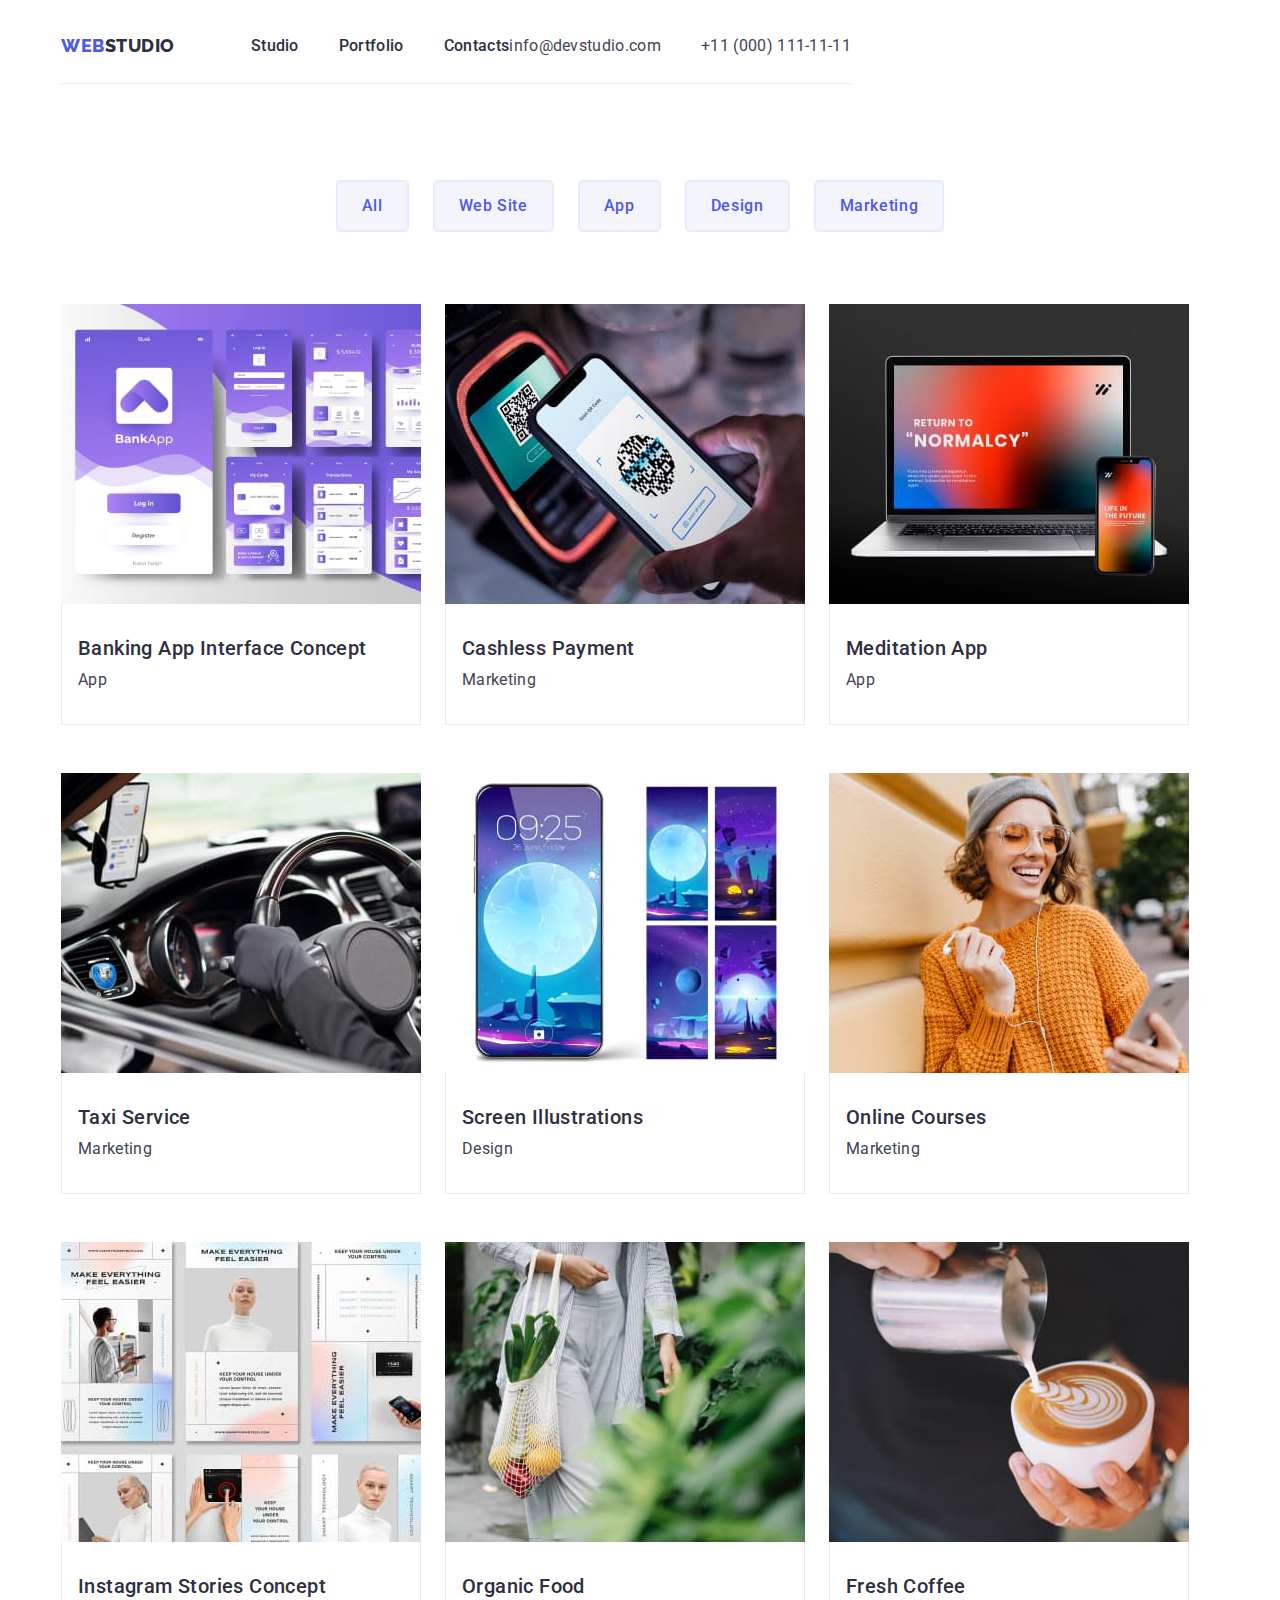
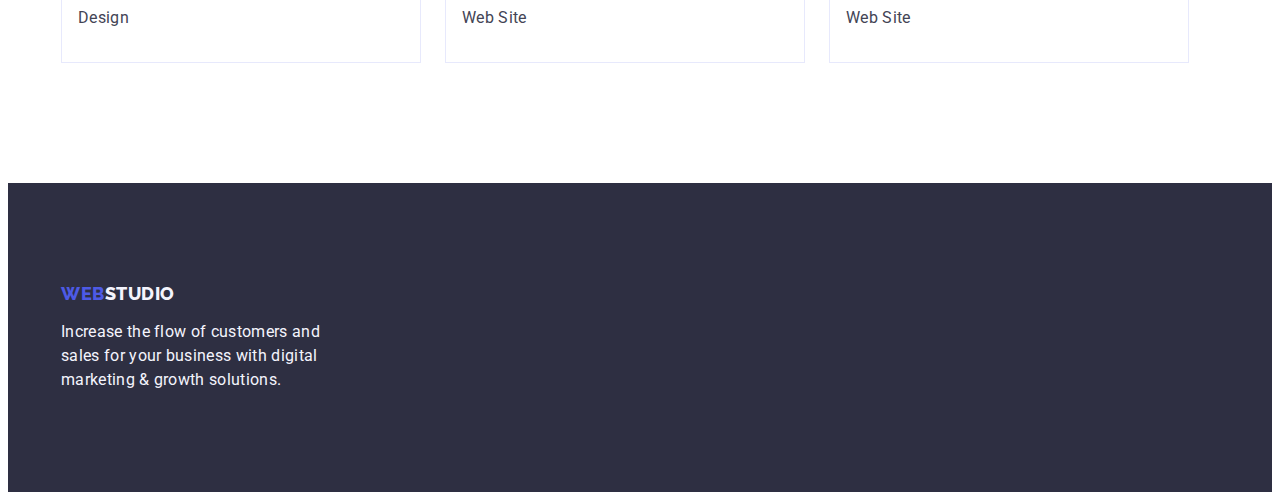
==== commit 49678fe2: "update 1" ====
--- a/portfolio.html
+++ b/portfolio.html
@@ -5,15 +5,15 @@
     <meta charset="UTF-8">
     <meta name="viewport" content="width=device-width, initial-scale=1.0">
     <title>Document</title>
+    <link rel="stylesheet" href="https://cdnjs.cloudflare.com/ajax/libs/modern-normalize/2.0.0/modern-normalize.min.css"
+        integrity="sha512-4xo8blKMVCiXpTaLzQSLSw3KFOVPWhm/TRtuPVc4WG6kUgjH6J03IBuG7JZPkcWMxJ5huwaBpOpnwYElP/m6wg=="
+        crossorigin="anonymous" referrerpolicy="no-referrer" />
     <link rel="stylesheet" href="./css/styles.css" />
     <link rel="preconnect" href="https://fonts.googleapis.com">
     <link rel="preconnect" href="https://fonts.gstatic.com" crossorigin>
     <link
         href="https://fonts.googleapis.com/css2?family=Raleway:wght@800&family=Roboto:wght@400;500;700;900&display=swap"
         rel="stylesheet">
-    <link rel="stylesheet" href="https://cdnjs.cloudflare.com/ajax/libs/modern-normalize/2.0.0/modern-normalize.min.css"
-        integrity="sha512-4xo8blKMVCiXpTaLzQSLSw3KFOVPWhm/TRtuPVc4WG6kUgjH6J03IBuG7JZPkcWMxJ5huwaBpOpnwYElP/m6wg=="
-        crossorigin="anonymous" referrerpolicy="no-referrer" />
 </head>
 
 <body>
--- a/css/styles.css
+++ b/css/styles.css
@@ -42,6 +42,9 @@
   margin-top: 0;
   margin-bottom: 0;
 }
+img {
+  display: block;
+}
 .container {
   width: 100%;
   max-width: 1158px;
@@ -75,6 +78,7 @@
   letter-spacing: 0.03em;
   text-transform: uppercase;
   text-decoration: none;
+  margin-right: 76px;
 }
 .logo-black {
   color: var(--dark-color);
@@ -89,20 +93,24 @@
   text-decoration: none;
   list-style-type: none;
 }
+header .container {
+  display: flex;
+}
 .header {
   display: flex;
   padding-top: 25.5px;
   padding-bottom: 25.5px;
+  border-bottom: 1px solid var(--accent-color);
 }
 .navigation {
   display: flex;
   align-items: center;
-  gap: 76px;
 }
 .navigation-list {
   display: flex;
   align-items: center;
   gap: 40px;
+  margin-right: auto;
 }
 .navigation-list-link {
   color: var(--dark-color);
@@ -110,6 +118,7 @@
   font-weight: 500;
   line-height: 1.5;
   text-decoration: none;
+  padding: 24px 0;
 }
 .adress {
   font-style: normal;
@@ -143,16 +152,20 @@
   margin-right: auto;
 }
 .hero-button {
-  display: flex;
+  display: block;
+  border: none;
   padding: 16px 32px;
-  margin-left: calc(50% - 105px);
+  margin-left: auto;
+  margin-right: auto;
   font-family: "Roboto", sans-serif;
   color: var(--white-background-color);
   background-color: var(--primary-brand-color);
   text-align: center;
   font-size: 16px;
-  font-weight: 500;
-  line-height: 1.5;
+  min-width: 169px;
+  font-weight: 500;
+  line-height: 1.5;
+  height: 56px;
   letter-spacing: 0.04em;
   cursor: pointer;
   border-radius: 4px;
@@ -171,27 +184,29 @@
   clip: rect(0 0 0 0);
   overflow: hidden;
 }
+.advantages {
+  padding: 120px 0;
+}
 .advantages-list {
   display: flex;
   gap: 24px;
-  padding-top: 120px;
+}
+.advantages-list-item {
+  width: calc((100% - 3 * 24px) / 4);
+}
+.advantages-list-title {
+  letter-spacing: 0.02em;
+  margin-bottom: 8px;
+}
+.advantages-list-text {
+  color: var(--text-color);
+}
+.activity {
   padding-bottom: 120px;
 }
-.advantage-list-item {
-  width: calc((100% - 3 * 24px) / 4);
-}
-.advantage-list-title {
-  letter-spacing: 0.02em;
-  margin-bottom: 8px;
-}
-.advantage-list-text {
-  color: var(--text-color);
-}
-.activity {
-}
 .activity-title {
   text-align: center;
-  padding-bottom: 72px;
+  margin-bottom: 72px;
 }
 .activity-list {
   display: flex;
@@ -210,7 +225,7 @@
 .team-title {
   text-align: center;
   letter-spacing: 0.02em;
-  padding-bottom: 72px;
+  margin-bottom: 72px;
 }
 .team-list {
   display: flex;
@@ -220,9 +235,11 @@
   background-color: var(--white-background-color);
 }
 .team-list-image {
+  border-radius: 0px 0px 4px 4px;
 }
 .team-list-title {
   max-width: fit-content;
+  text-align: center;
   align-items: center;
   letter-spacing: 0.02em;
   margin-bottom: 8px;
@@ -231,6 +248,7 @@
 }
 .team-list-text {
   max-width: fit-content;
+  text-align: center;
   color: var(--text-color);
   margin-left: auto;
   margin-right: auto;
@@ -246,8 +264,11 @@
 }
 .footer {
   background-color: var(--dark-color);
-  padding-top: 101.5px;
-  padding-bottom: 100px;
+  padding: 100px 0;
+}
+footer .logo {
+  display: inline-block;
+  margin-bottom: 16px;
 }
 .logo-white {
   color: var(--light-color);
@@ -257,24 +278,16 @@
   color: var(--light-color);
   font-size: 16px;
   line-height: 1.5;
-  margin-top: 17.5px;
 }
 .portfolio {
   padding-top: 96px;
   padding-bottom: 120px;
 }
-.portfolio-list-wrap {
-  padding-left: 16px;
-  padding-top: 32px;
-  padding-bottom: 32px;
-  border: 1px solid var(--accent-color);
-  background: var(--white-background-color);
-}
 .portfolio-filter {
   display: flex;
   justify-content: center;
   gap: 24px;
-  padding-bottom: 72px;
+  margin-bottom: 72px;
 }
 .portfolio-filter-button {
   border-radius: 4px;
@@ -298,7 +311,13 @@
   border-radius: 4px;
 }
 .button:hover,
-.button:focus,
+.button:focus {
+  color: var(--white-background-color);
+  background-color: var(--pressed-state-color);
+  box-shadow: 0px 2px 2px 0px rgba(0, 0, 0, 0.12),
+    0px 2px 1px 0px rgba(0, 0, 0, 0.08), 0px 3px 1px 0px rgba(0, 0, 0, 0.1);
+  border: 1px solid transparent;
+}
 .hero-button:hover,
 .hero-button:focus {
   color: var(--white-background-color);
@@ -317,11 +336,17 @@
   display: flex;
   flex-wrap: wrap;
   gap: 24px;
+  row-gap: 48px;
 }
 .portfolio-list-item {
 }
 .portfolio-list-image {
-
+}
+.portfolio-list-wrap {
+  padding: 32px 16px;
+  border: 1px solid var(--accent-color);
+  border-top: none;
+  background: var(--white-background-color);
 }
 .portfolio-list-title {
   color: var(--dark-color);
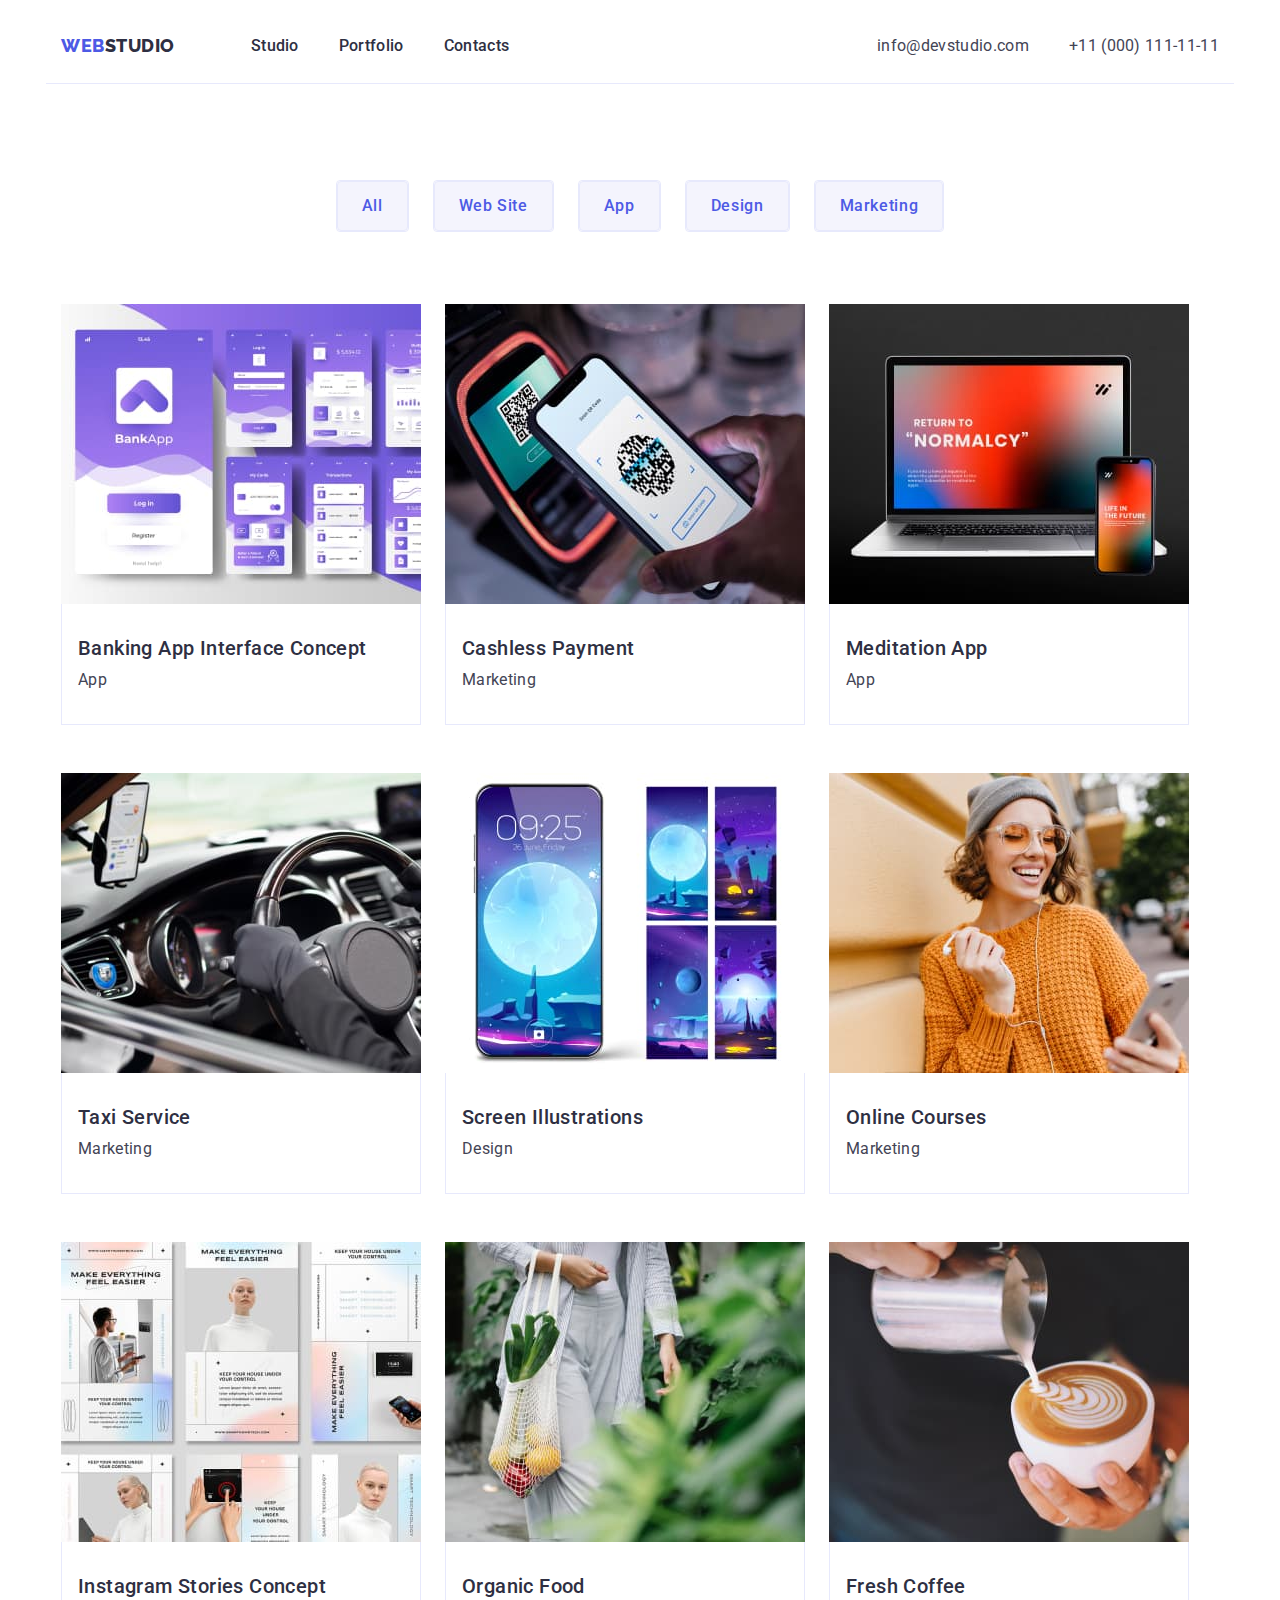
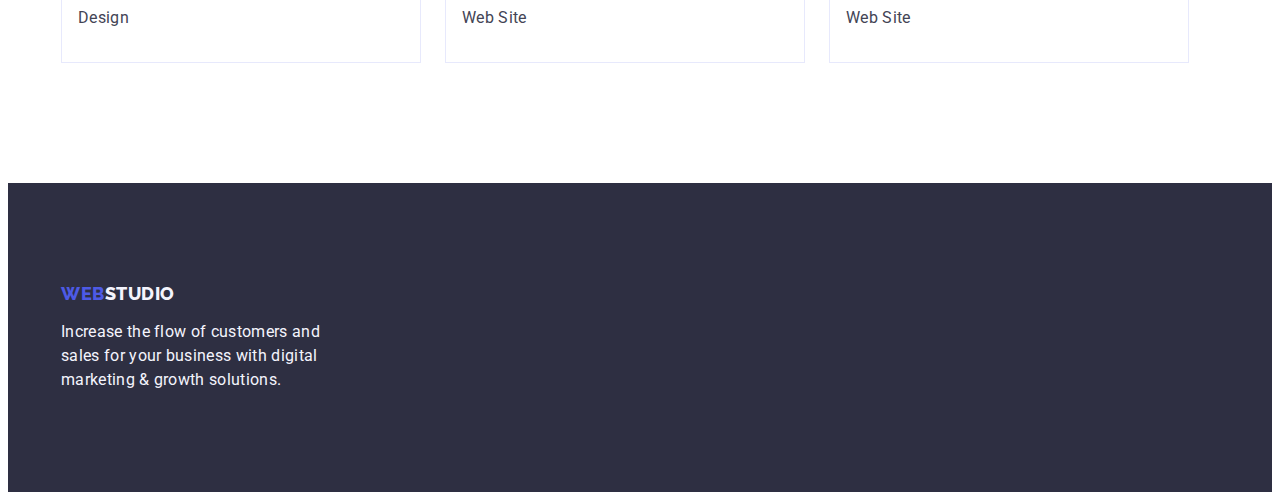
==== commit d3f0cc48: "update2" ====
--- a/portfolio.html
+++ b/portfolio.html
@@ -18,27 +18,25 @@
 
 <body>
     <header>
-        <div class="container">
-            <div class="header">
-                <nav class="navigation">
-                    <a class="link logo" href="./index.html">Web<span class="logo-black">Studio</span></a>
-                    <ul class="list navigation-list">
-                        <li class="navigation-list-item"><a class="link navigation-list-link" href="./index.html">Studio</a>
-                        </li>
-                        <li class="navigation-list-item"><a class="link navigation-list-link"
-                                href="./portfolio.html">Portfolio</a></li>
-                        <li class="navigation-list-item"><a class="link navigation-list-link" href="">Contacts</a></li>
-                    </ul>
-                </nav>
-                <address class="adress">
-                    <ul class="list adress-list">
-                        <li class="adress-list-item"><a class="link adress-list-link"
-                                href="mailto:info@devstudio.com">info@devstudio.com</a></li>
-                        <li class="adress-list-item"><a class="link adress-list-link" href="tel:+110001111111">+11 (000)
-                                111-11-11</a></li>
-                    </ul>
-                </address>
-            </div>
+        <div class="container header">
+            <nav class="navigation">
+                <a class="link logo" href="./index.html">Web<span class="logo-black">Studio</span></a>
+                <ul class="list navigation-list">
+                    <li class="navigation-list-item"><a class="link navigation-list-link" href="./index.html">Studio</a>
+                    </li>
+                    <li class="navigation-list-item"><a class="link navigation-list-link"
+                            href="./portfolio.html">Portfolio</a></li>
+                    <li class="navigation-list-item"><a class="link navigation-list-link" href="">Contacts</a></li>
+                </ul>
+            </nav>
+            <address class="adress">
+                <ul class="list adress-list">
+                    <li class="adress-list-item"><a class="link adress-list-link"
+                            href="mailto:info@devstudio.com">info@devstudio.com</a></li>
+                    <li class="adress-list-item"><a class="link adress-list-link" href="tel:+110001111111">+11 (000)
+                            111-11-11</a></li>
+                </ul>
+            </address>
         </div>
     </header>
     <main>
--- a/css/styles.css
+++ b/css/styles.css
@@ -93,9 +93,6 @@
   text-decoration: none;
   list-style-type: none;
 }
-header .container {
-  display: flex;
-}
 .header {
   display: flex;
   padding-top: 25.5px;
@@ -233,9 +230,9 @@
 }
 .team-list-item {
   background-color: var(--white-background-color);
+  border-radius: 0px 0px 4px 4px;
 }
 .team-list-image {
-  border-radius: 0px 0px 4px 4px;
 }
 .team-list-title {
   max-width: fit-content;
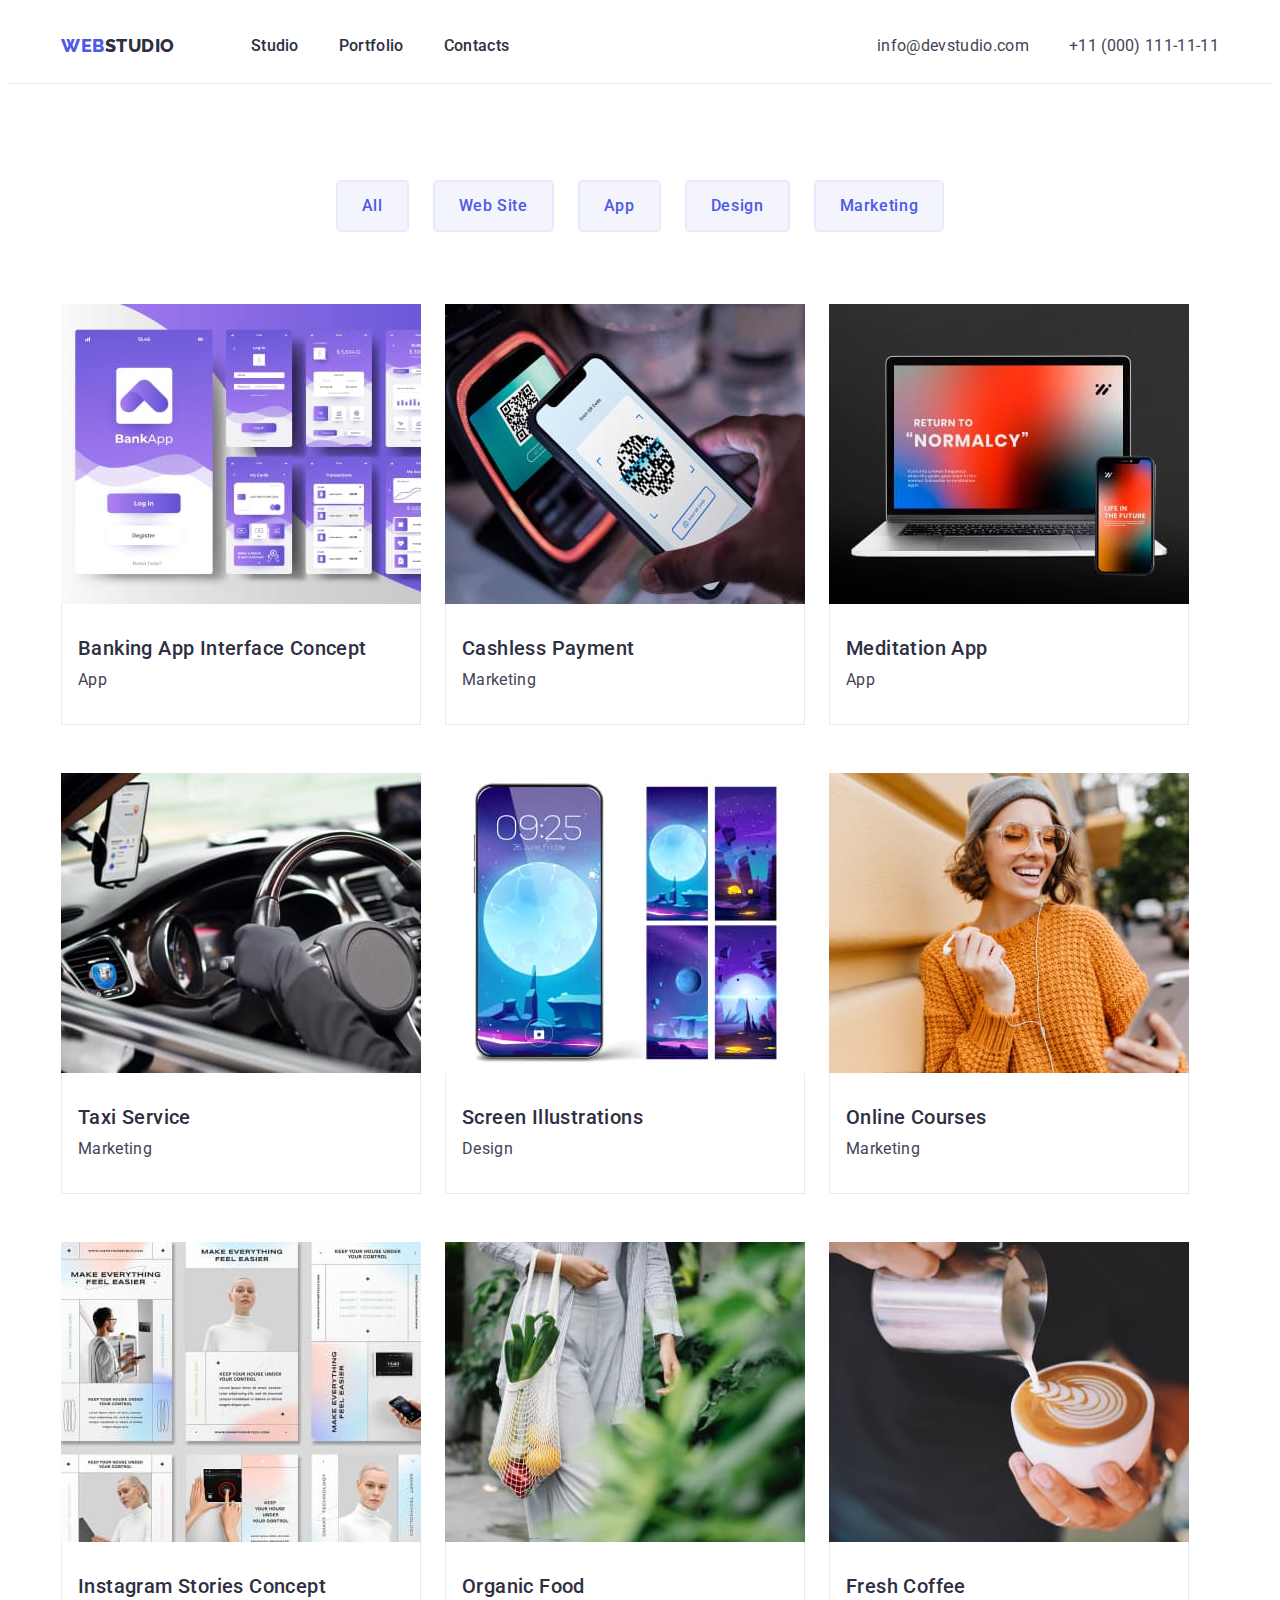
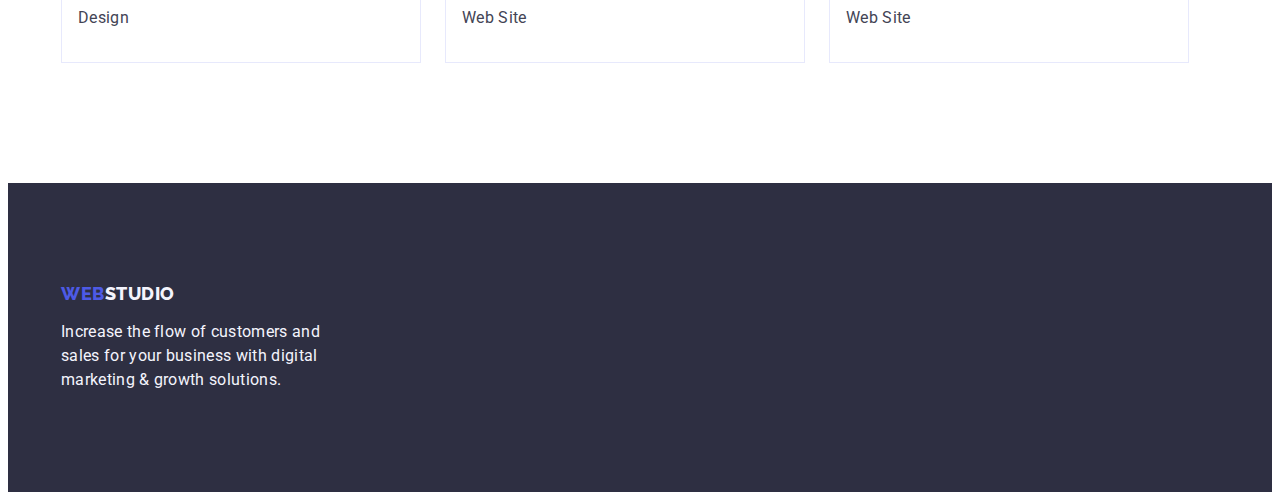
==== commit d559bb72: "header-update" ====
--- a/portfolio.html
+++ b/portfolio.html
@@ -17,15 +17,16 @@
 </head>
 
 <body>
-    <header>
-        <div class="container header">
+    <header class="header">
+        <div class="container container-header">
             <nav class="navigation">
                 <a class="link logo" href="./index.html">Web<span class="logo-black">Studio</span></a>
                 <ul class="list navigation-list">
                     <li class="navigation-list-item"><a class="link navigation-list-link" href="./index.html">Studio</a>
                     </li>
                     <li class="navigation-list-item"><a class="link navigation-list-link"
-                            href="./portfolio.html">Portfolio</a></li>
+                            href="./portfolio.html">Portfolio</a>
+                    </li>
                     <li class="navigation-list-item"><a class="link navigation-list-link" href="">Contacts</a></li>
                 </ul>
             </nav>
--- a/css/styles.css
+++ b/css/styles.css
@@ -94,10 +94,12 @@
   list-style-type: none;
 }
 .header {
+  border-bottom: 1px solid var(--accent-color);
+}
+.container-header {
   display: flex;
   padding-top: 25.5px;
   padding-bottom: 25.5px;
-  border-bottom: 1px solid var(--accent-color);
 }
 .navigation {
   display: flex;
